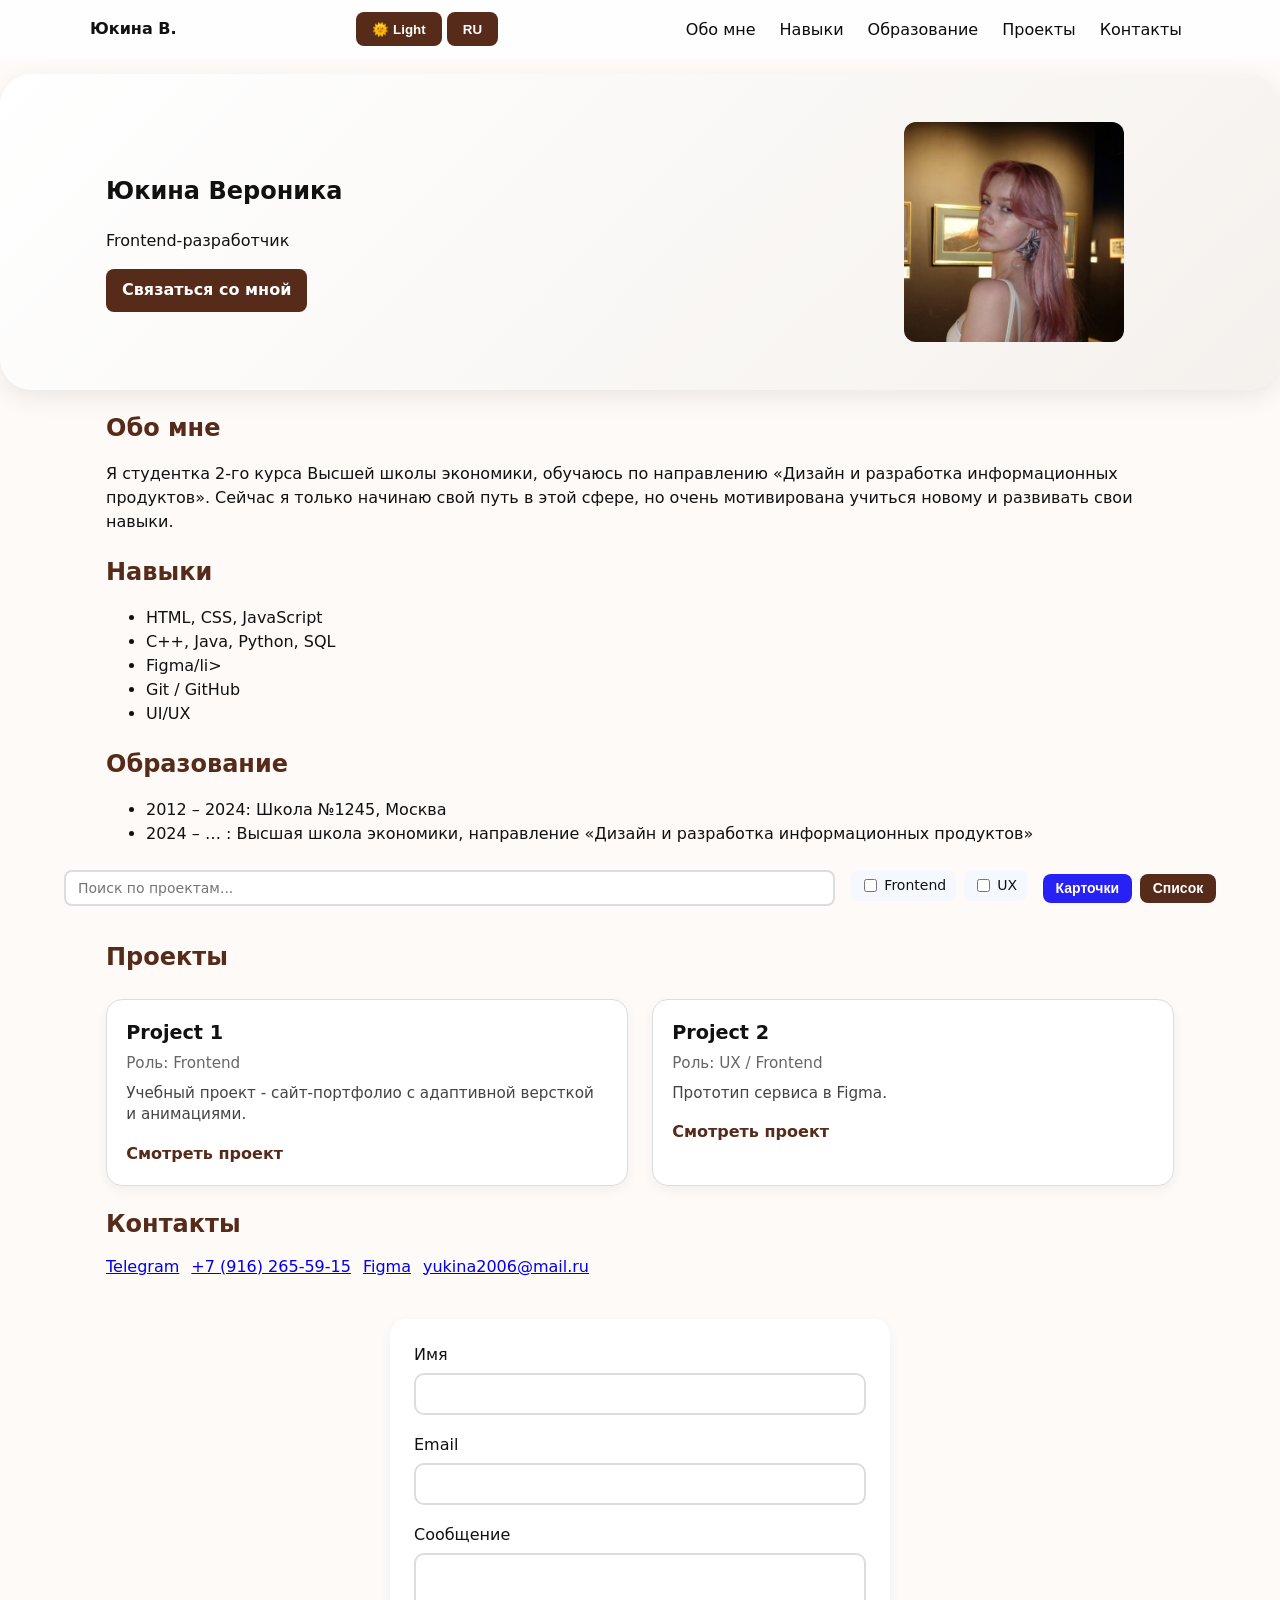
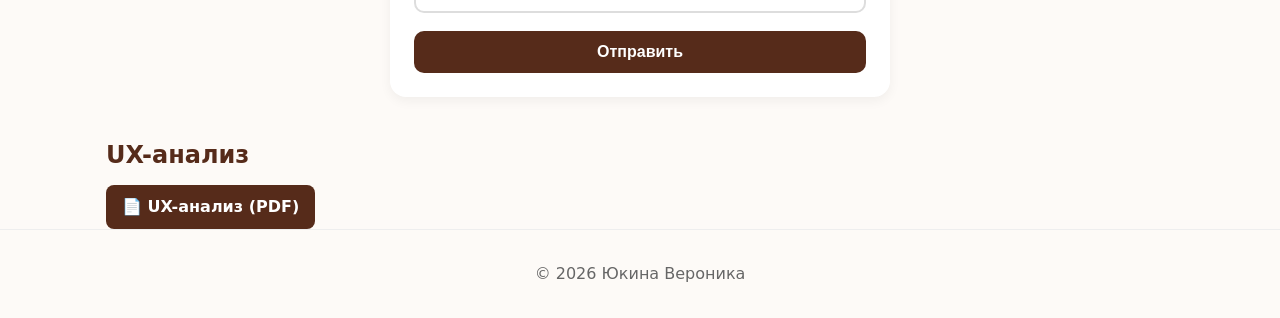
==== index.html @ a0525215 "feat(step-1): add vanilla lending" ====
<!doctype html>
<html lang="ru">

<head>
    <meta charset="utf-8">
    <meta name="viewport" content="width=device-width,initial-scale=1">
    <title>Юкина Вероника — Frontend-разработчик</title>
    <meta name="description" content="Резюме Юкиной Вероники — проекты, навыки, образование и контакты.">
    <link rel="stylesheet" href="styles.css">
</head>

<body>

    <div class="sakura"></div>

    <header class="header fade-in-up">
        <div class="progress-bar" id="progress-bar"></div>
        <div class="container header__inner">
            <a class="header__logo" href="#hero">Юкина&nbsp;В.</a>
            <div class="personalization">
                <button id="theme-toggle" class="btn small" aria-pressed="false" role="switch">🌞 Тема</button>
                <button id="lang-toggle" class="btn small" aria-pressed="false" role="switch">RU</button>
            </div>

            <nav class="header__nav" aria-label="Главное меню">
                <ul class="header__list">
                    <li><a href="#about" class="header__link header__link--about">Обо мне</a></li>
                    <li><a href="#skills" class="header__link header__link--skills">Навыки</a></li>
                    <li><a href="#education" class="header__link header__link--education">Образование</a></li>
                    <li><a href="#projects" class="header__link header__link--projects">Проекты</a></li>
                    <li><a href="#contacts" class="header__link header__link--contacts">Контакты</a></li>
                </ul>
            </nav>
        </div>
    </header>

    <main>
        <section id="hero" class="hero fade-in-up">
            <div class="container hero__inner">
                <div class="hero__info">
                    <h1 class="hero__title" data-i18n="hero-name">Юкина Вероника</h1>
                    <p class="hero__subtitle" data-i18n="hero-role">Frontend-разработчик</p>
                    <a class="btn hero__cta" href="#contacts" data-i18n="hero-contact">Связаться со мной</a>
                </div>
                <div class="hero__photo">
                    <img src="img/IMG_5174.JPG" alt="Фото Юкиной Вероники" class="hero__img">
                </div>
            </div>
        </section>

        <section id="about" class="about fade-in-up">
            <div class="container">
                <h2 class="section__title" data-i18n="about-title">Обо мне</h2>
                <p data-i18n="about-text">
                    Я студентка 2-го курса Высшей школы экономики, обучаюсь по направлению «Дизайн и разработка
                    информационных продуктов».
                    Сейчас я только начинаю свой путь в этой сфере, но очень мотивирована учиться новому и развивать
                    свои навыки.
                    Главная цель — создавать интересные цифровые продукты и развиваться так, чтобы моя работа приносила
                    профессиональное удовлетворение и хороший доход.
                </p>
            </div>
        </section>

        <section id="skills" class="skills fade-in-up">
            <div class="container">
                <h2 class="section__title" data-i18n="skills-title">Навыки</h2>
                <ul class="skills__list" data-i18n-list="skills-list">
                    <li>HTML, CSS, JavaScript</li>
                    <li>C++, Java, Python, SQL</li>
                    <li>Figma/li>
                    <li>Git / GitHub</li>
                    <li>UI/UX</li>
                </ul>
            </div>
        </section>

        <section id="education" class="education fade-in-up">
            <div class="container">
                <h2 class="section__title" data-i18n="education-title">Образование</h2>
                <ul class="education__list">
                    <li data-i18n="school-item"><strong>2012 – 2024:</strong> Школа №1245, Москва</li>
                    <li data-i18n="university-item"><strong>2024 – … :</strong> Высшая школа экономики, направление
                        «Дизайн и разработка информационных продуктов»</li>
                </ul>
            </div>
        </section>

        <section id="projects" class="projects fade-in-up">
            <div class="projects-controls">
                <input type="text" id="project-search" placeholder="Поиск по проектам..."
                    data-i18n-placeholder="search-placeholder">

                <div class="filters">
                    <label><input type="checkbox" value="Frontend"> Frontend</label>
                    <label><input type="checkbox" value="UX"> UX</label>
                </div>

                <div class="view-toggle">
                    <button id="grid-view" class="btn active" data-i18n="view-grid">Карточки</button>
                    <button id="list-view" class="btn" data-i18n="view-list">Список</button>
                </div>
            </div>

            <div class="container">
                <h2 class="section__title" data-i18n="projects-title">Проекты</h2>
                <div class="projects__list">
                    <article class="project fade-in-up">
                        <h3 class="project__title">Project 1</h3>
                        <p class="project__role" data-i18n="project1-role">Роль: Frontend</p>
                        <p class="project__desc" data-i18n="project1-desc">Учебный проект - сайт-портфолио с адаптивной
                            версткой и анимациями.</p>
                        <a class="project__link"
                            href="https://gitlab.education.tbank.ru/hse-frontend-common-autumn-2025/Students/vviukina/Homeworks/seminar-2-homework/-/commit/38b6201a15e6b8ad97566291e2e0e17897dda195"
                            target="_blank" rel="noopener" data-i18n="view-project">Смотреть проект</a>
                    </article>

                    <article class="project fade-in-up">
                        <h3 class="project__title">Project 2</h3>
                        <p class="project__role" data-i18n="project2-role">Роль: UX / Frontend</p>
                        <p class="project__desc" data-i18n="project2-desc">Прототип сервиса в Figma.</p>
                        <a class="project__link"
                            href="https://gitlab.education.tbank.ru/hse-frontend-common-autumn-2025/Students/vviukina/Homeworks/seminar-1-homework/-/commit/b33072e405f5ae4c28f6869002a7733e3a712c03"
                            target="_blank" rel="noopener" data-i18n="view-project">Смотреть проект</a>
                    </article>
                </div>
                <div class="no-results" data-i18n="no-results" style="display: none;">Нет проектов, соответствующих
                    запросу.</div>
            </div>
        </section>

        <section id="contacts" class="contacts fade-in-up">
            <div class="container">
                <h2 class="section__title" data-i18n="contacts-title">Контакты</h2>
                <ul class="contacts__list">
                    <li><a href="https://t.me/lattec9okue" target="_blank" rel="noopener">Telegram</a></li>
                    <li><a href="tel:+79162655915">+7 (916) 265-59-15</a></li>
                    <li><a href="https://figma.com/@vviukina" target="_blank" rel="noopener">Figma</a></li>
                    <li><a href="mailto:yukina2006@mail.ru">yukina2006@mail.ru</a></li>
                </ul>

                <form id="feedback-form" action="https://formspree.io/f/meorrwrp" method="POST">
                    <div class="form-group">
                        <label for="name" data-i18n="form-name">Имя</label>
                        <input type="text" id="name" name="name" required>
                    </div>

                    <div class="form-group">
                        <label for="email" data-i18n="form-email">Email</label>
                        <input type="email" id="email" name="email" required>
                    </div>

                    <div class="form-group">
                        <label for="message" data-i18n="form-message">Сообщение</label>
                        <textarea id="message" name="message" required></textarea>
                    </div>

                    <button type="submit" data-i18n="form-submit">Отправить</button>
                </form>

                <div id="success-message" aria-live="polite" data-i18n="form-success" style="display:none;">
                    Сообщение успешно отправлено!
                </div>
            </div>
        </section>
    </main>

    <section id="ux-analysis" class="ux fade-in-up">
        <div class="container">
            <h2 class="section__title" data-i18n="ux-title">UX-анализ</h2>
            <a href="docs/ux-analysis.pdf" target="_blank" class="btn" data-i18n="ux-button">📄 UX-анализ (PDF)</a>
        </div>
    </section>

    <footer class="footer fade-in-up">
        <div class="container">
            <p>© <span id="year"></span> <span data-i18n="footer-name">Юкина Вероника</span></p>
        </div>
    </footer>

    <script src="script.js"></script>
</body>

</html>
---- styles.css ----
/* Сброс / базовые стили */
*,
*::before,
*::after {
    box-sizing: border-box;
}

html {
    font-family: system-ui, -apple-system, "Segoe UI", Roboto, "Helvetica Neue", Arial;
    font-size: 16px;
}

/* Светлая тема */
:root {
    --bg-color: #fdfaf7;
    --text-color: #111;
    --card-bg: #ffffff;
    --header-bg: #ffffffcc;
    --link-color: #0b0b0b;
    --link-hover: #ebe2d1;
    --accent: #562B1A;
    --accent-hover: #2821f4;
    --border-color: #ddd;
    --input-bg: #fff;

    /* Дополнительные */
    --muted-text: #666;
    --subtext: #444;
    --focus-border: #f8a5c2;
    --focus-shadow: rgba(248, 165, 194, 0.2);
    --success-bg: #d4edda;
    --success-text: #155724;
    --success-border: #c3e6cb;
    --error-bg: #fdecea;
    --error-text: #e74c3c;
    --error-border: #e74c3c;
    --footer-border: #eee;
    --footer-text: #666;
    --light-bg: #f6f8ff;
    --light-hover: #e0e7ff;
    --hero-gradient: #f5f1ed;
    --shadow-light: rgba(0, 0, 0, 0.05);
    --shadow-medium: rgba(0, 0, 0, 0.08);
    --shadow-hover: rgba(0, 0, 0, 0.1);
}

/* Тёмная тема  */
html[data-theme="dark"] {
    --bg-color: #2a1f1a;
    --text-color: #f3e9dc;
    --card-bg: #3a2b24;
    --header-bg: #3a2b24cc;
    --link-color: #f5ddc5;
    --link-hover: #5a3c2f;
    --accent: #d8a35d;
    --accent-hover: #ffffff;
    --border-color: #5a463c;
    --input-bg: #45352f;

    --muted-text: #c8b7a6;
    --subtext: #d9cfc4;
    --focus-border: #e0b97a;
    --focus-shadow: rgba(216, 163, 93, 0.25);
    --success-bg: #3b4a3e;
    --success-text: #d8f3dc;
    --success-border: #567b5b;
    --error-bg: #4a2f2f;
    --error-text: #f4cccc;
    --error-border: #c26161;
    --footer-border: #5a463c;
    --footer-text: #bfae9f;
    --light-bg: #4a3a33;
    --light-hover: #5a463c;
    --hero-gradient: #4a3a33;
    --shadow-light: rgba(0, 0, 0, 0.3);
    --shadow-medium: rgba(0, 0, 0, 0.4);
    --shadow-hover: rgba(0, 0, 0, 0.5);
}

/* применяем переменные */
body {
    background: var(--bg-color);
    color: var(--text-color);
}

.project,
.contacts__link,
#feedback-form {
    background: var(--card-bg);
}

.btn {
    background: var(--accent);
}

body {
    margin: 0;
    line-height: 1.5;
    -webkit-font-smoothing: antialiased;
    -moz-osx-font-smoothing: grayscale;
}

/* Контейнер */
.container {
    width: 100%;
    max-width: 1100px;
    padding: 0 1rem;
    margin: 0 auto;
}

/* Кнопки */
.btn {
    display: inline-block;
    padding: 0.6rem 1rem;
    border: none;
    border-radius: 8px;
    text-decoration: none;
    background: var(--accent);
    color: var(--input-bg);
    font-weight: 600;
    transition: transform 0.2s ease, background 0.3s ease;
}

.btn:hover {
    transform: scale(1.05);
    background: var(--accent-hover);
}

/* Хедер */
.header {
    background: var(--header-bg);
    position: sticky;
    top: 0;
    z-index: 10;
    backdrop-filter: blur(6px);
}

.header__inner {
    display: flex;
    align-items: center;
    justify-content: space-between;
    gap: 1rem;
    padding: 0.75rem 0;
}

.header__logo {
    font-weight: 700;
    text-decoration: none;
    color: inherit;
}

.header__list {
    list-style: none;
    display: flex;
    gap: 0.5rem;
    margin: 0;
    padding: 0;
}

.header__link {
    text-decoration: none;
    color: var(--link-color);
    padding: 0.35rem 0.5rem;
    border-radius: 6px;
    transition: background 0.3s;
}

.header__link:hover {
    background: var(--link-hover);
}

.progress-bar {
    position: fixed;
    top: 0;
    left: 0;
    height: 4px;
    width: 0%;
    background: var(--accent-color, #ff7b7b);
    transition: width 0.1s ease-out;
    z-index: 1000;
}

/* Для тёмной темы */
[data-theme="dark"] .progress-bar {
    background: var(--accent-color, #ffa0a0);
}

/* Адаптив для маленьких экранов */
@media (max-width: 600px) {
    .header__list {
        flex-wrap: wrap;
        justify-content: center;
    }
}

/* Hero */
.hero {
    padding: 3rem 1rem;
    background: linear-gradient(135deg, var(--card-bg), var(--hero-gradient));
    border-radius: 32px;
    margin: 1rem 0;
    box-shadow: 0 8px 25px var(--shadow-medium);
    display: grid;
    place-items: center;
}

.hero__inner {
    display: grid;
    gap: 1.5rem;
    align-items: center;
    grid-template-columns: 1fr;
}

.hero__photo {
    justify-self: center;
    max-width: 220px;
    transition: transform 0.3s ease, box-shadow 0.3s ease;
}

.hero__photo:hover {
    transform: scale(1.05);
    box-shadow: 0 10px 25px var(--shadow-hover);
}

.hero__img {
    display: block;
    width: 100%;
    height: auto;
    border-radius: 12px;
    object-fit: cover;
}

/* Заголовки секций */
.section__title {
    font-size: 1.5rem;
    margin-bottom: 0.8rem;
    color: var(--accent);
}

/* Панель управления проектами */
.projects-controls {
    display: flex;
    flex-wrap: wrap;
    gap: 1rem;
    align-items: center;
    justify-content: space-between;
    margin-bottom: 1.5rem;
    padding: 0.5rem 0;
    margin-left: 4rem;
    margin-right: 4rem;
}

.projects-controls input[type="text"] {
    flex: 1;
    padding: 0.5rem 0.75rem;
    border: 2px solid var(--border-color);
    border-radius: 8px;
    font-size: 14px;
    transition: border-color 0.2s, box-shadow 0.2s;
}

.projects-controls input[type="text"]:focus {
    border-color: var(--focus-border);
    outline: none;
    box-shadow: 0 0 0 3px var(--focus-shadow);
}

.filters {
    display: flex;
    gap: 0.5rem;
    flex-wrap: wrap;
}

.filters label {
    display: flex;
    align-items: center;
    gap: 0.25rem;
    font-size: 14px;
    background: var(--light-bg);
    padding: 0.3rem 0.6rem;
    border-radius: 8px;
    cursor: pointer;
    transition: background 0.2s;
}

.filters input[type="checkbox"] {
    accent-color: var(--accent);
}

.filters label:hover {
    background: var(--link-hover);
}

.view-toggle {
    display: flex;
    gap: 0.5rem;
}

.view-toggle .btn {
    border: none;
    padding: 0.4rem 0.8rem;
    font-size: 14px;
}

.view-toggle .btn.active {
    border: none;
    background: var(--accent-hover);
    color: var(--input-bg);
}

/* Проекты */
.projects__list.grid-view {
    display: grid;
    grid-template-columns: repeat(auto-fit, minmax(280px, 1fr));
    gap: 1.5rem;
}

.projects__list.list-view {
    display: flex;
    flex-direction: column;
    gap: 1rem;
}

.projects__list.list-view .project {
    width: 100%;
    margin: 0;
}

.projects__list {
    display: grid;
    gap: 1.5rem;
    grid-template-columns: 1fr;
    margin-top: 1.5rem;
}

.project {
    border: 1px solid var(--border-color);
    border-radius: 16px;
    padding: 1.2rem;
    background: var(--input-bg);
    box-shadow: 0 4px 12px var(--shadow-light);
    transition: transform 0.25s ease, box-shadow 0.25s ease, opacity 0.6s ease;
    opacity: 0;
    transform: translateY(15px);
}

.project:hover {
    transform: translateY(-5px);
    box-shadow: 0 8px 20px var(--shadow-hover);
}

.project__title {
    margin: 0 0 0.3rem;
    font-size: 1.2rem;
    font-weight: 600;
}

.project__role {
    margin: 0 0 0.5rem;
    color: var(--muted-text);
    font-size: 0.95rem;
}

.project__desc {
    margin: 0.5rem 0;
    color: var(--subtext);
    font-size: 0.95rem;
    line-height: 1.4;
}

.project__link {
    display: inline-block;
    margin-top: 0.5rem;
    font-weight: 600;
    color: var(--accent);
    text-decoration: none;
    transition: color 0.3s;
}

.project__link:hover {
    color: var(--accent-hover);
}

/* Контакты */
.contacts__list {
    list-style: none;
    margin: 0;
    padding: 0;
    display: flex;
    flex-direction: column;
    gap: 0.5rem;
}

.contacts__link {
    text-decoration: none;
    padding: 0.45rem 0.6rem;
    border-radius: 8px;
    display: inline-block;
    background: var(--light-bg);
    color: var(--link-color);
    transition: background 0.3s;
}

.contacts__link:hover {
    background: var(--light-hover);
}

/* Форма обратной связи */
#feedback-form {
    max-width: 500px;
    margin: 40px auto;
    padding: 24px;
    background: var(--input-bg);
    border-radius: 16px;
    box-shadow: 0 4px 12px var(--shadow-light);
    backdrop-filter: blur(8px);
    animation: fadeIn 0.6s ease-out;
}

#feedback-form h2 {
    text-align: center;
    margin-bottom: 20px;
    color: var(--text-color);
}

.form-group {
    margin-bottom: 18px;
    display: flex;
    flex-direction: column;
}

label {
    font-weight: 500;
    margin-bottom: 6px;
    color: var(--text-color);
}

input,
textarea {
    padding: 10px 14px;
    border: 2px solid var(--border-color);
    border-radius: 10px;
    font-size: 15px;
    transition: border-color 0.2s, box-shadow 0.2s;
    font-family: inherit;
    resize: none;
    background: var(--input-bg);
    color: var(--text-color);
}

input:focus,
textarea:focus {
    border-color: var(--focus-border);
    outline: none;
    box-shadow: 0 0 0 3px var(--focus-shadow);
}

button[type="submit"] {
    display: inline-block;
    width: 100%;
    padding: 12px 18px;
    border: none;
    border-radius: 10px;
    background-color: var(--accent);
    color: var(--card-bg);
    font-size: 16px;
    font-weight: 600;
    cursor: pointer;
    transition: background 0.3s, transform 0.2s;
}

button[type="submit"]:hover {
    transform: scale(1.02);
    background: var(--accent-hover);
}

button[type="submit"]:active {
    transform: scale(0.98);
}

/* Сообщение об успехе */
#success-message {
    max-width: 500px;
    margin: 20px auto;
    padding: 12px 16px;
    background-color: var(--success-bg);
    color: var(--success-text);
    border-radius: 10px;
    border: 1px solid var(--success-border);
    text-align: center;
    font-weight: 500;
    animation: fadeIn 0.5s ease-in-out;
}

/* Ошибки */
input.error,
textarea.error {
    border-color: var(--error-border);
    background-color: var(--error-bg);
}

.error-message {
    color: var(--error-text);
    font-size: 13px;
    margin-top: 4px;
}

/* Анимация появления */
@keyframes fadeIn {
    from {
        opacity: 0;
        transform: translateY(10px);
    }

    to {
        opacity: 1;
        transform: translateY(0);
    }
}

/* Футер */
.footer {
    border-top: 1px solid var(--footer-border);
    padding: 1rem 0;
    color: var(--footer-text);
    text-align: center;
}

/* Медиа-запросы */
@media (min-width: 780px) {
    .hero__inner {
        grid-template-columns: 1fr 320px;
        gap: 2rem;
        align-items: center;
    }

    .projects__list {
        grid-template-columns: repeat(2, 1fr);
    }

    .contacts__list {
        flex-direction: row;
        flex-wrap: wrap;
        gap: 0.75rem;
    }
}

@media (min-width:1400px) {
    .container {
        max-width: 1400px;
    }

    .hero__inner {
        grid-template-columns: 1fr 420px;
    }

    .hero__title {
        font-size: 2rem;
    }
}

/* Анимации */
@keyframes fadeInUp {
    0% {
        opacity: 0;
        transform: translateY(20px);
    }

    100% {
        opacity: 1;
        transform: translateY(0);
    }
}

.fade-in-up {
    animation: fadeInUp 0.8s ease forwards;
}

/* Последовательная анимация для проектов */
.project:nth-child(1) {
    animation-delay: 0.1s;
}

.project:nth-child(2) {
    animation-delay: 0.2s;
}

.project:nth-child(3) {
    animation-delay: 0.3s;
}

.project:nth-child(4) {
    animation-delay: 0.4s;
}

/* Падающие цветочки */
.sakura {
    position: fixed;
    top: 0;
    left: 0;
    pointer-events: none;
    width: 100%;
    height: 100%;
    overflow: hidden;
    z-index: 0;
}

.sakura span {
    position: absolute;
    top: -50px;
    display: block;
    width: 24px;
    height: 24px;
    background: url('img/flower.png') no-repeat center/contain;
    opacity: 0.8;
    animation: fall linear infinite;
}

@keyframes fall {
    0% {
        transform: translateY(-50px) rotate(0deg);
    }

    100% {
        transform: translateY(110vh) rotate(360deg);
    }
}
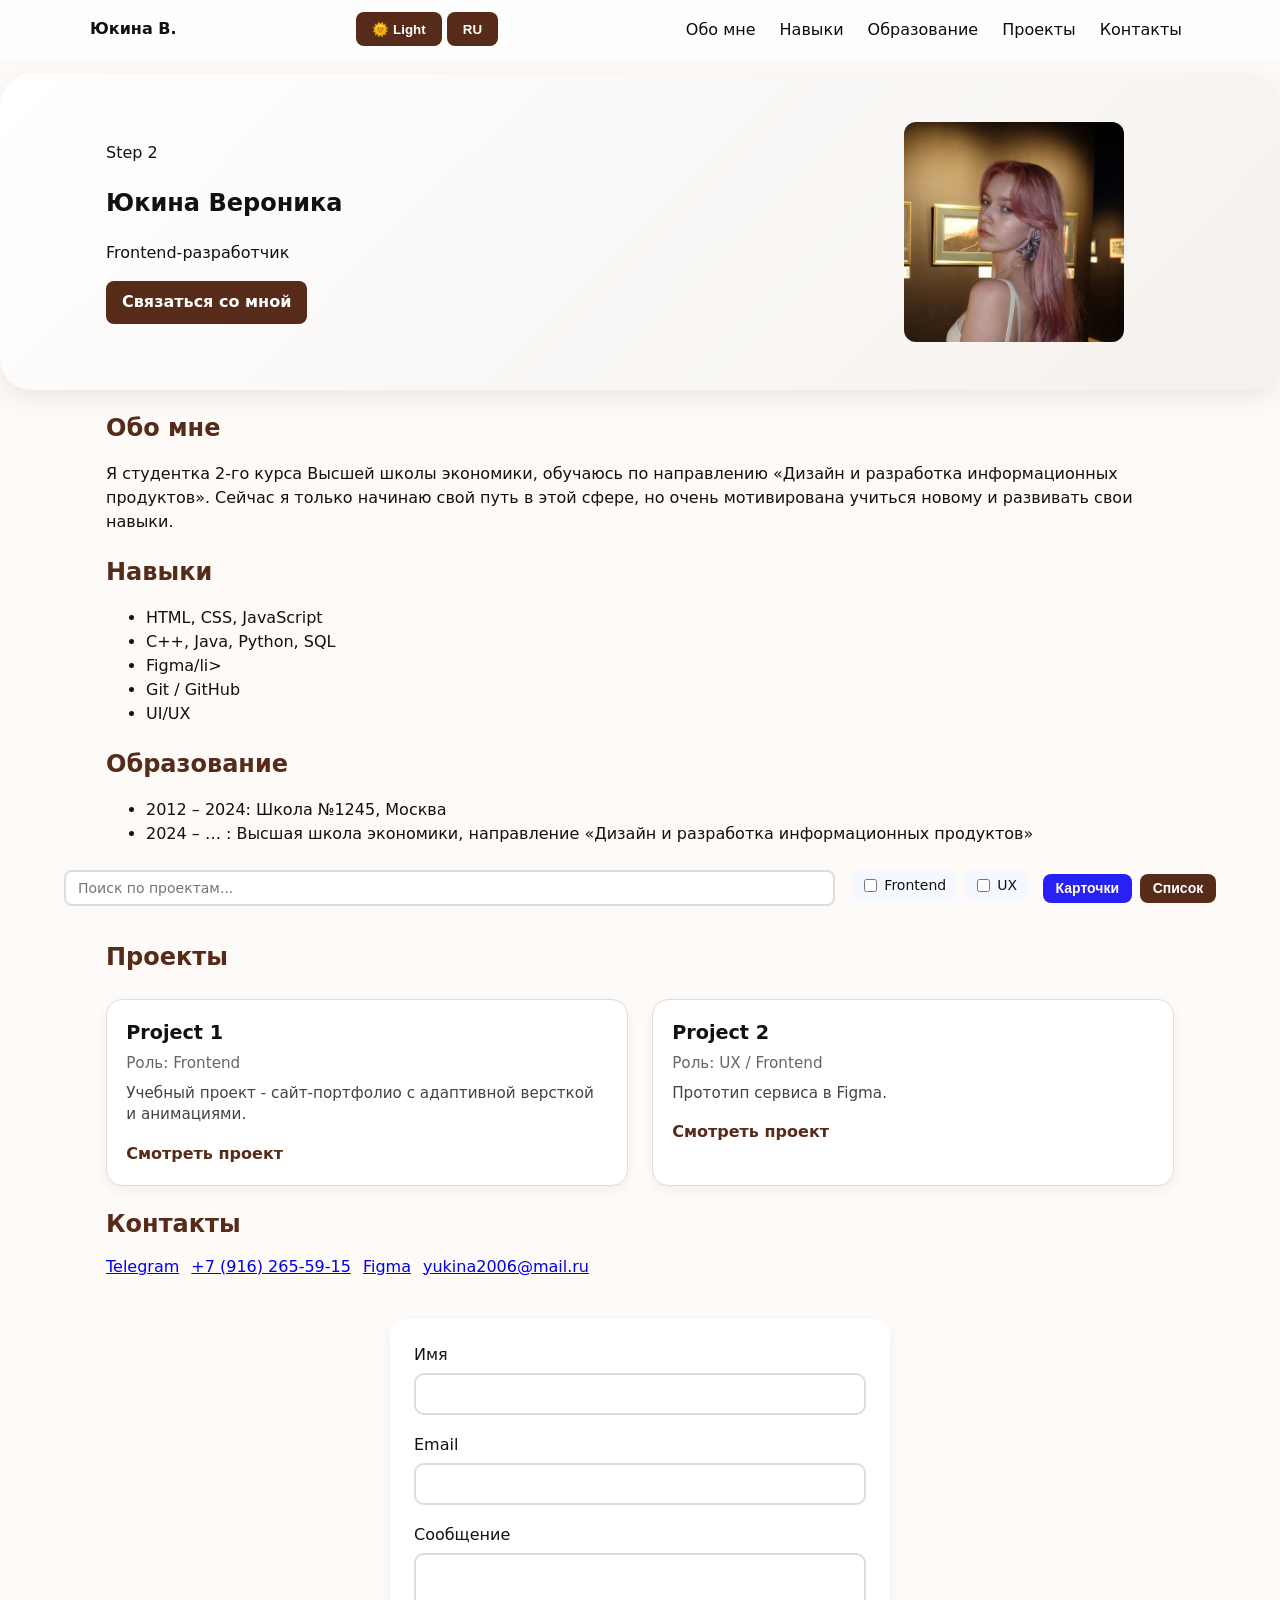
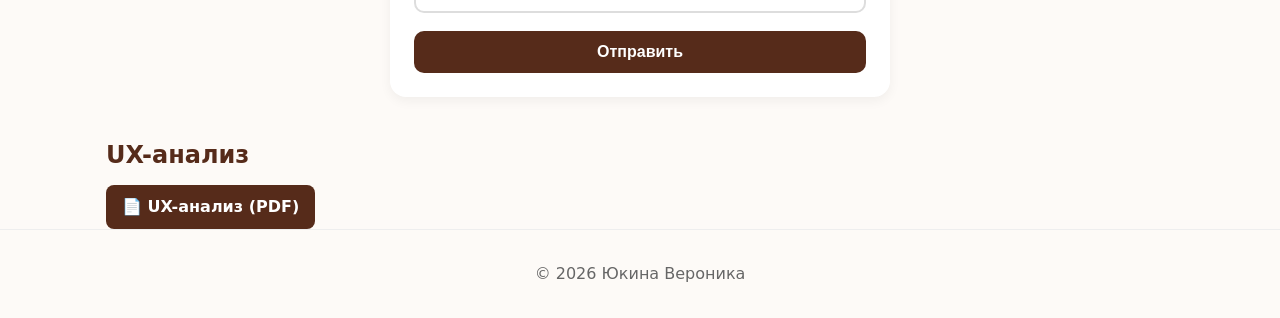
==== commit d52b369d: "feat(step-2): setup github pages" ====
--- a/index.html
+++ b/index.html
@@ -38,6 +38,7 @@
         <section id="hero" class="hero fade-in-up">
             <div class="container hero__inner">
                 <div class="hero__info">
+                    <span class="header__step">Step 2</span>
                     <h1 class="hero__title" data-i18n="hero-name">Юкина Вероника</h1>
                     <p class="hero__subtitle" data-i18n="hero-role">Frontend-разработчик</p>
                     <a class="btn hero__cta" href="#contacts" data-i18n="hero-contact">Связаться со мной</a>
